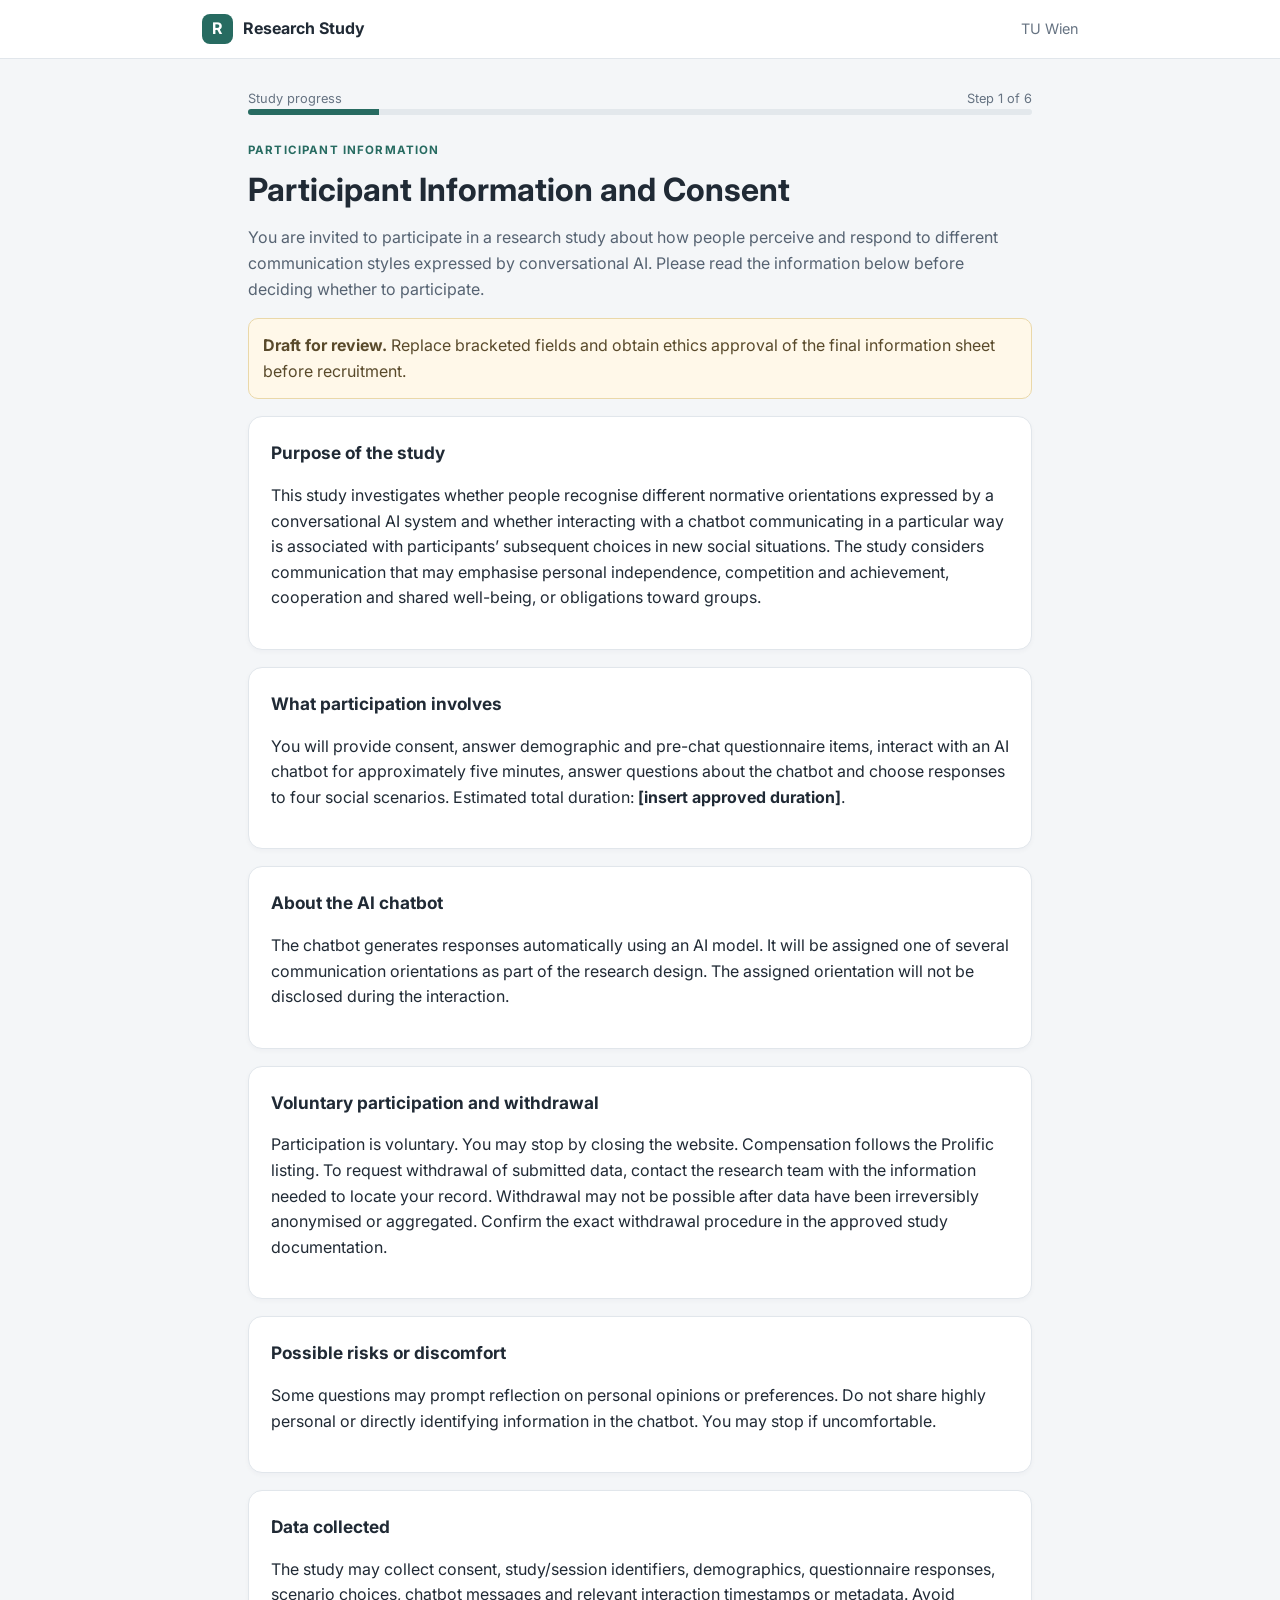
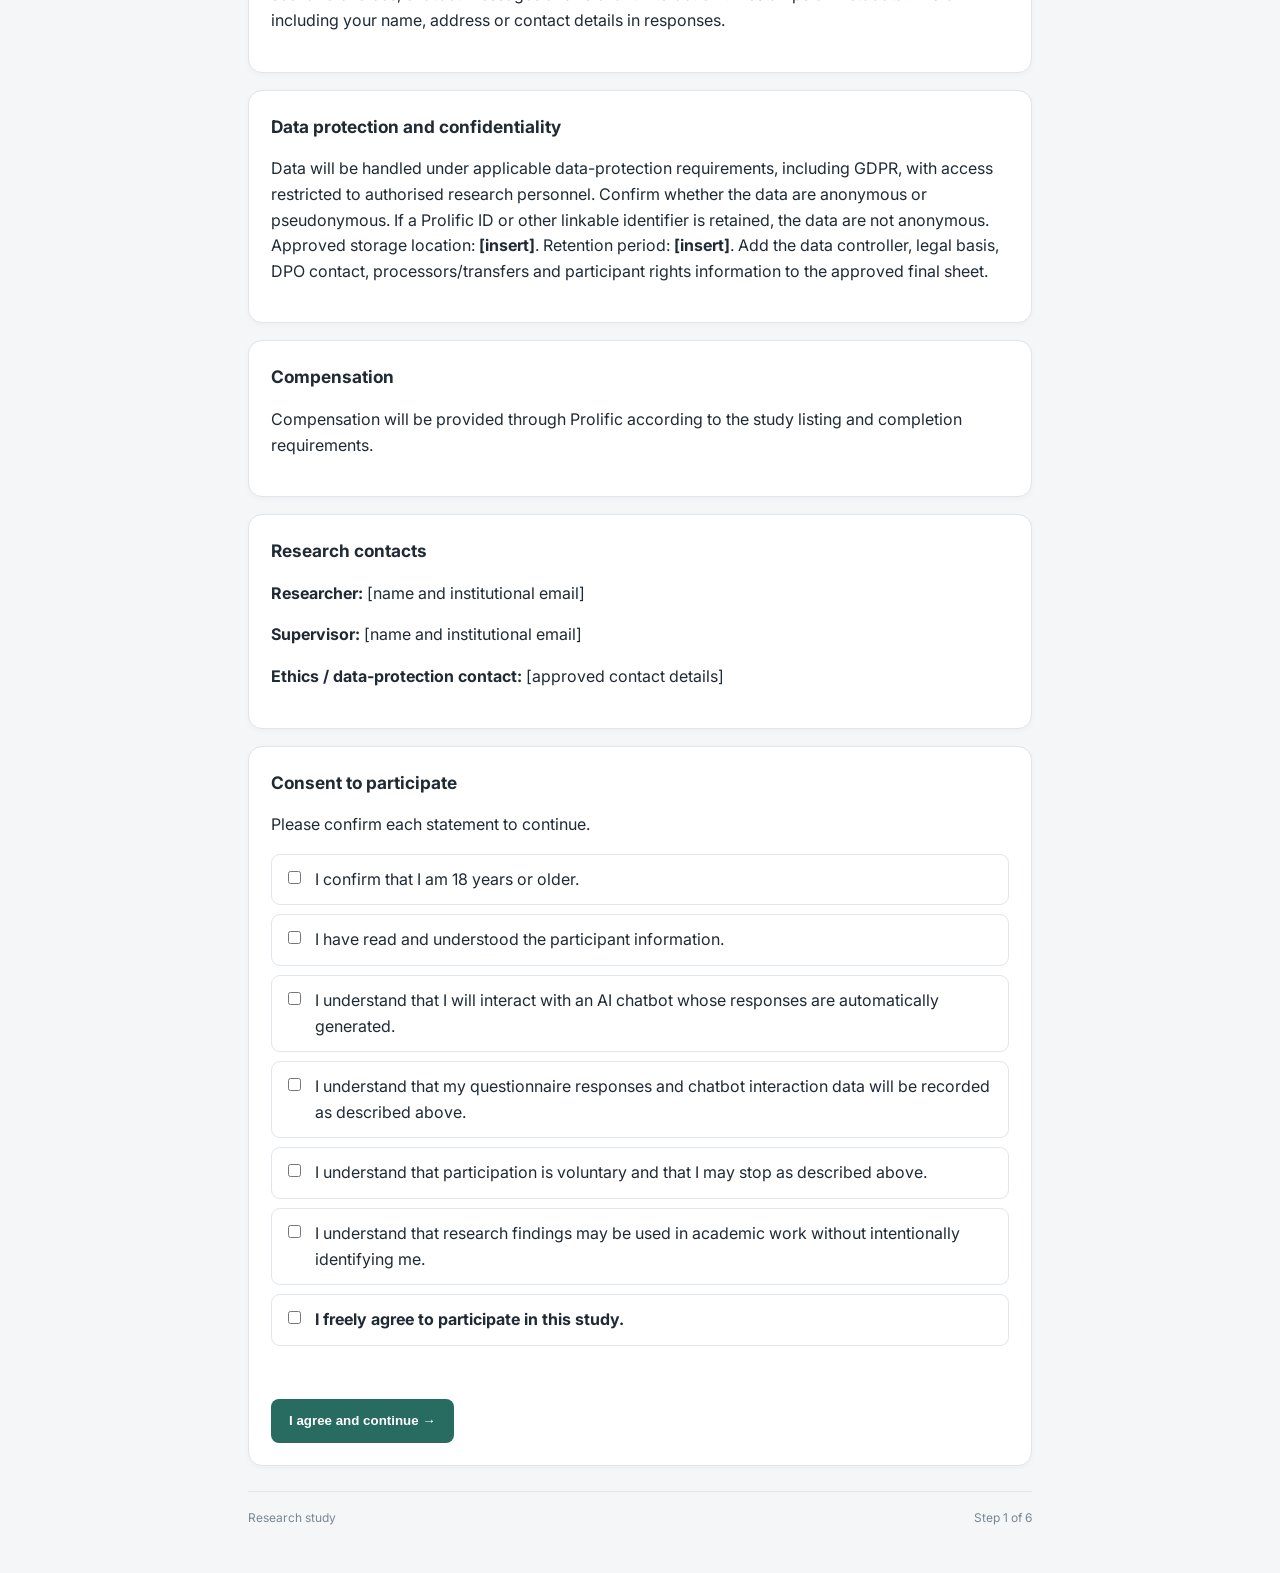
==== index.html @ 46da7878 "Add files via upload" ====
<!doctype html><html lang="en"><head><meta charset="utf-8"><meta name="viewport" content="width=device-width,initial-scale=1"><title>Research Study</title><link rel="stylesheet" href="assets/styles.css"><script defer src="assets/config.js"></script><script defer src="assets/app.js"></script></head><body data-page="consent"><header class="site-header"><div class="header-inner"><div class="brand"><span class="brand-mark">R</span>Research Study</div><span class="institution">TU Wien</span></div></header><main class="survey-shell"><div class="progress-wrap"><div class="progress-label"><span>Study progress</span><span>Step 1 of 6</span></div><div class="progress-track"><span style="width:16.67%"></span></div></div><section class="page-heading"><p class="eyebrow">PARTICIPANT INFORMATION</p><h1>Participant Information and Consent</h1><p class="intro">You are invited to participate in a research study about how people perceive and respond to different communication styles expressed by conversational AI. Please read the information below before deciding whether to participate.</p></section><div class="notice"><b>Draft for review.</b> Replace bracketed fields and obtain ethics approval of the final information sheet before recruitment.</div><section class="content-section"><h2>Purpose of the study</h2><p>This study investigates whether people recognise different normative orientations expressed by a conversational AI system and whether interacting with a chatbot communicating in a particular way is associated with participants’ subsequent choices in new social situations. The study considers communication that may emphasise personal independence, competition and achievement, cooperation and shared well-being, or obligations toward groups.</p></section><section class="content-section"><h2>What participation involves</h2><p>You will provide consent, answer demographic and pre-chat questionnaire items, interact with an AI chatbot for approximately five minutes, answer questions about the chatbot and choose responses to four social scenarios. Estimated total duration: <b>[insert approved duration]</b>.</p></section><section class="content-section"><h2>About the AI chatbot</h2><p>The chatbot generates responses automatically using an AI model. It will be assigned one of several communication orientations as part of the research design. The assigned orientation will not be disclosed during the interaction.</p></section><section class="content-section"><h2>Voluntary participation and withdrawal</h2><p>Participation is voluntary. You may stop by closing the website. Compensation follows the Prolific listing. To request withdrawal of submitted data, contact the research team with the information needed to locate your record. Withdrawal may not be possible after data have been irreversibly anonymised or aggregated. Confirm the exact withdrawal procedure in the approved study documentation.</p></section><section class="content-section"><h2>Possible risks or discomfort</h2><p>Some questions may prompt reflection on personal opinions or preferences. Do not share highly personal or directly identifying information in the chatbot. You may stop if uncomfortable.</p></section><section class="content-section"><h2>Data collected</h2><p>The study may collect consent, study/session identifiers, demographics, questionnaire responses, scenario choices, chatbot messages and relevant interaction timestamps or metadata. Avoid including your name, address or contact details in responses.</p></section><section class="content-section"><h2>Data protection and confidentiality</h2><p>Data will be handled under applicable data-protection requirements, including GDPR, with access restricted to authorised research personnel. Confirm whether the data are anonymous or pseudonymous. If a Prolific ID or other linkable identifier is retained, the data are not anonymous. Approved storage location: <b>[insert]</b>. Retention period: <b>[insert]</b>. Add the data controller, legal basis, DPO contact, processors/transfers and participant rights information to the approved final sheet.</p></section><section class="content-section"><h2>Compensation</h2><p>Compensation will be provided through Prolific according to the study listing and completion requirements.</p></section><section class="content-section"><h2>Research contacts</h2><p><b>Researcher:</b> [name and institutional email]</p><p><b>Supervisor:</b> [name and institutional email]</p><p><b>Ethics / data-protection contact:</b> [approved contact details]</p></section><section class="content-section"><h2>Consent to participate</h2><p>Please confirm each statement to continue.</p><form id="consent-form"><label class="check-row"><input type="checkbox" name="adult" required>I confirm that I am 18 years or older.</label><label class="check-row"><input type="checkbox" name="information" required>I have read and understood the participant information.</label><label class="check-row"><input type="checkbox" name="ai" required>I understand that I will interact with an AI chatbot whose responses are automatically generated.</label><label class="check-row"><input type="checkbox" name="data" required>I understand that my questionnaire responses and chatbot interaction data will be recorded as described above.</label><label class="check-row"><input type="checkbox" name="voluntary" required>I understand that participation is voluntary and that I may stop as described above.</label><label class="check-row"><input type="checkbox" name="publication" required>I understand that research findings may be used in academic work without intentionally identifying me.</label><label class="check-row"><input type="checkbox" name="agree" required><b>I freely agree to participate in this study.</b></label><p id="consent-error" class="form-error"></p><button class="button button-primary">I agree and continue →</button></form></section><footer class="page-footer"><span>Research study</span><span>Step 1 of 6</span></footer></main></body></html>
---- assets/styles.css ----
@import url('https://fonts.googleapis.com/css2?family=Inter:wght@400;500;600;700&display=swap');
:root{--ink:#202a35;--muted:#667382;--line:#e1e6eb;--page:#f4f6f8;--accent:#276b61;--soft:#edf5f3;--danger:#a43131}
*{box-sizing:border-box}body{margin:0;background:var(--page);color:var(--ink);font:16px/1.6 Inter,Arial,sans-serif}
.site-header{background:#fff;border-bottom:1px solid var(--line)}.header-inner{max-width:920px;margin:auto;padding:14px 22px;display:flex;justify-content:space-between;align-items:center}.brand{font-weight:700;display:flex;gap:10px;align-items:center}.brand-mark{background:var(--accent);color:white;border-radius:8px;padding:2px 10px}.institution{color:var(--muted);font-size:.9rem}
.survey-shell{max-width:820px;margin:30px auto;padding:0 18px}.progress-wrap{margin-bottom:26px}.progress-label{display:flex;justify-content:space-between;color:var(--muted);font-size:.8rem}.progress-track{height:6px;background:#e3e8ec;border-radius:9px;overflow:hidden}.progress-track span{display:block;height:100%;background:var(--accent)}
.eyebrow{color:var(--accent);font-size:.72rem;font-weight:700;letter-spacing:.1em}.page-heading h1{font-size:2rem;line-height:1.2;margin:5px 0 10px}.intro{color:#566372}.content-section,.item-card,.scenario-card{background:#fff;border:1px solid var(--line);border-radius:14px;padding:22px;margin:17px 0;box-shadow:0 2px 5px #19283708}.content-section h2{font-size:1.08rem;margin:0 0 10px}.notice{background:#fff8e9;border:1px solid #ead8a9;border-radius:10px;padding:14px;margin:16px 0;color:#594a2b}
.form-grid{display:grid;grid-template-columns:1fr;gap:18px}.field{display:flex;flex-direction:column;gap:7px}.field label{font-weight:600;font-size:.94rem}.field input,.field select{width:100%;min-height:46px;padding:10px 13px;border:1px solid #cfd7de;border-radius:8px;font:inherit;background:#fff}
.check-row,.scenario-option{display:flex;gap:11px;align-items:flex-start;border:1px solid var(--line);border-radius:9px;padding:12px;margin:9px 0;cursor:pointer}.check-row input,.scenario-option input{margin-top:4px;accent-color:var(--accent)}
.item-card{padding:23px 26px}.item-text{font-size:1.1rem;font-weight:650;line-height:1.45;margin:0 0 22px}.scale-labels{display:flex;justify-content:space-between;gap:10px;color:#596777;font-size:.83rem;margin-bottom:12px}.likert{display:grid;grid-template-columns:repeat(9,minmax(0,1fr));gap:5px}.likert label{display:flex;align-items:center;justify-content:center;gap:7px;cursor:pointer}.likert input{appearance:none;width:18px;height:18px;border:1.6px solid #858d95;border-radius:50%;margin:0;position:relative;background:#fff}.likert input:checked{border:2px solid var(--accent)}.likert input:checked:after{content:"";position:absolute;inset:4px;background:var(--accent);border-radius:50%}.likert label:has(input:checked){color:var(--accent);font-weight:700}
.button{display:inline-flex;align-items:center;justify-content:center;padding:12px 18px;border-radius:8px;min-height:44px;text-decoration:none;font-weight:600;border:0;cursor:pointer}.button-primary{background:var(--accent);color:white}.button-secondary{background:#fff;color:var(--ink);border:1px solid var(--line)}.form-actions{display:flex;justify-content:space-between;gap:12px;margin:22px 0}.form-error{color:var(--danger);min-height:1.3em}.page-footer{display:flex;justify-content:space-between;color:#7a8793;font-size:.75rem;border-top:1px solid var(--line);padding:16px 0;margin-top:25px}.scenario-number{font-size:.72rem;color:var(--accent);font-weight:700}.scenario-card h2{margin:5px 0}.completion-code{font-family:monospace;font-weight:700}
@media(max-width:620px){.survey-shell{padding:0 12px}.content-section{padding:17px}.item-card{padding:18px 13px}.item-text{font-size:1rem}.scale-labels{font-size:.69rem}.likert{gap:1px}.likert label{flex-direction:column;gap:3px;font-size:.76rem}.likert input{width:15px;height:15px}.form-actions{flex-direction:column-reverse}.form-actions .button{width:100%}.page-heading h1{font-size:1.65rem}}
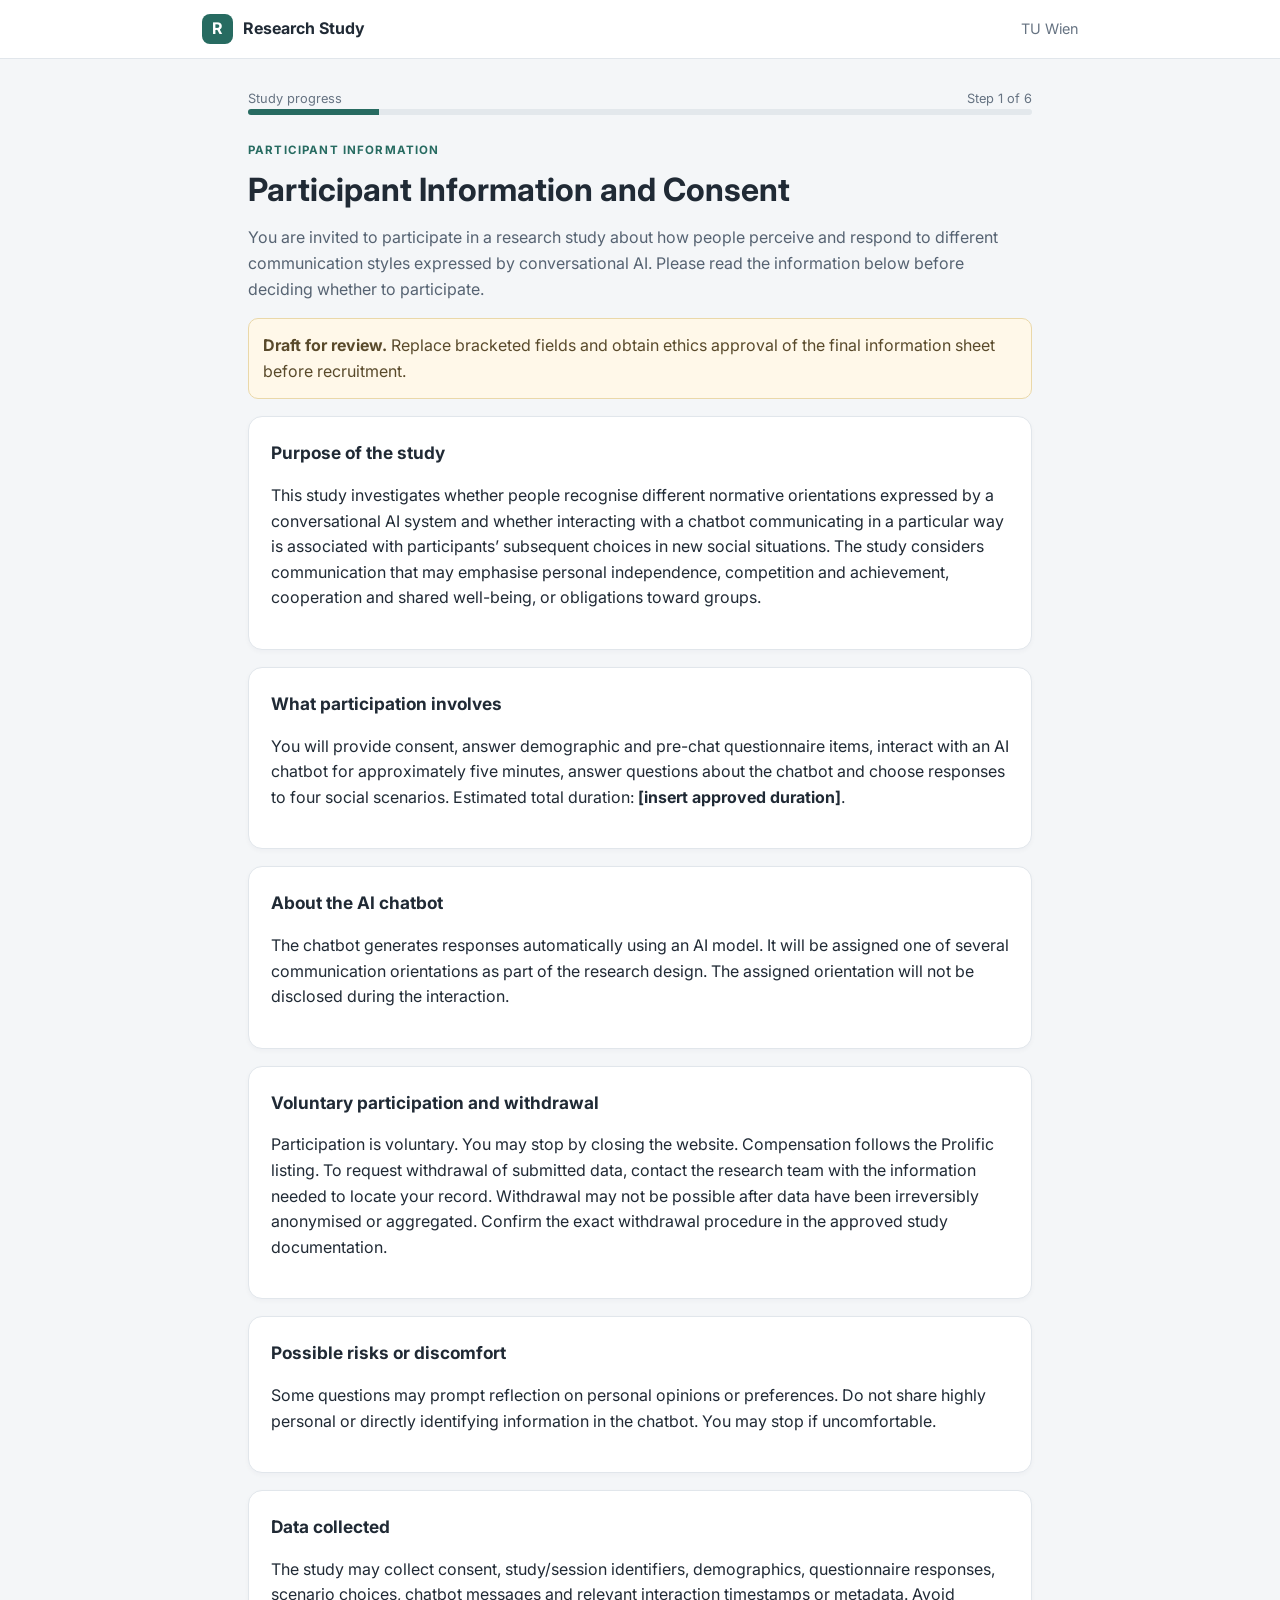
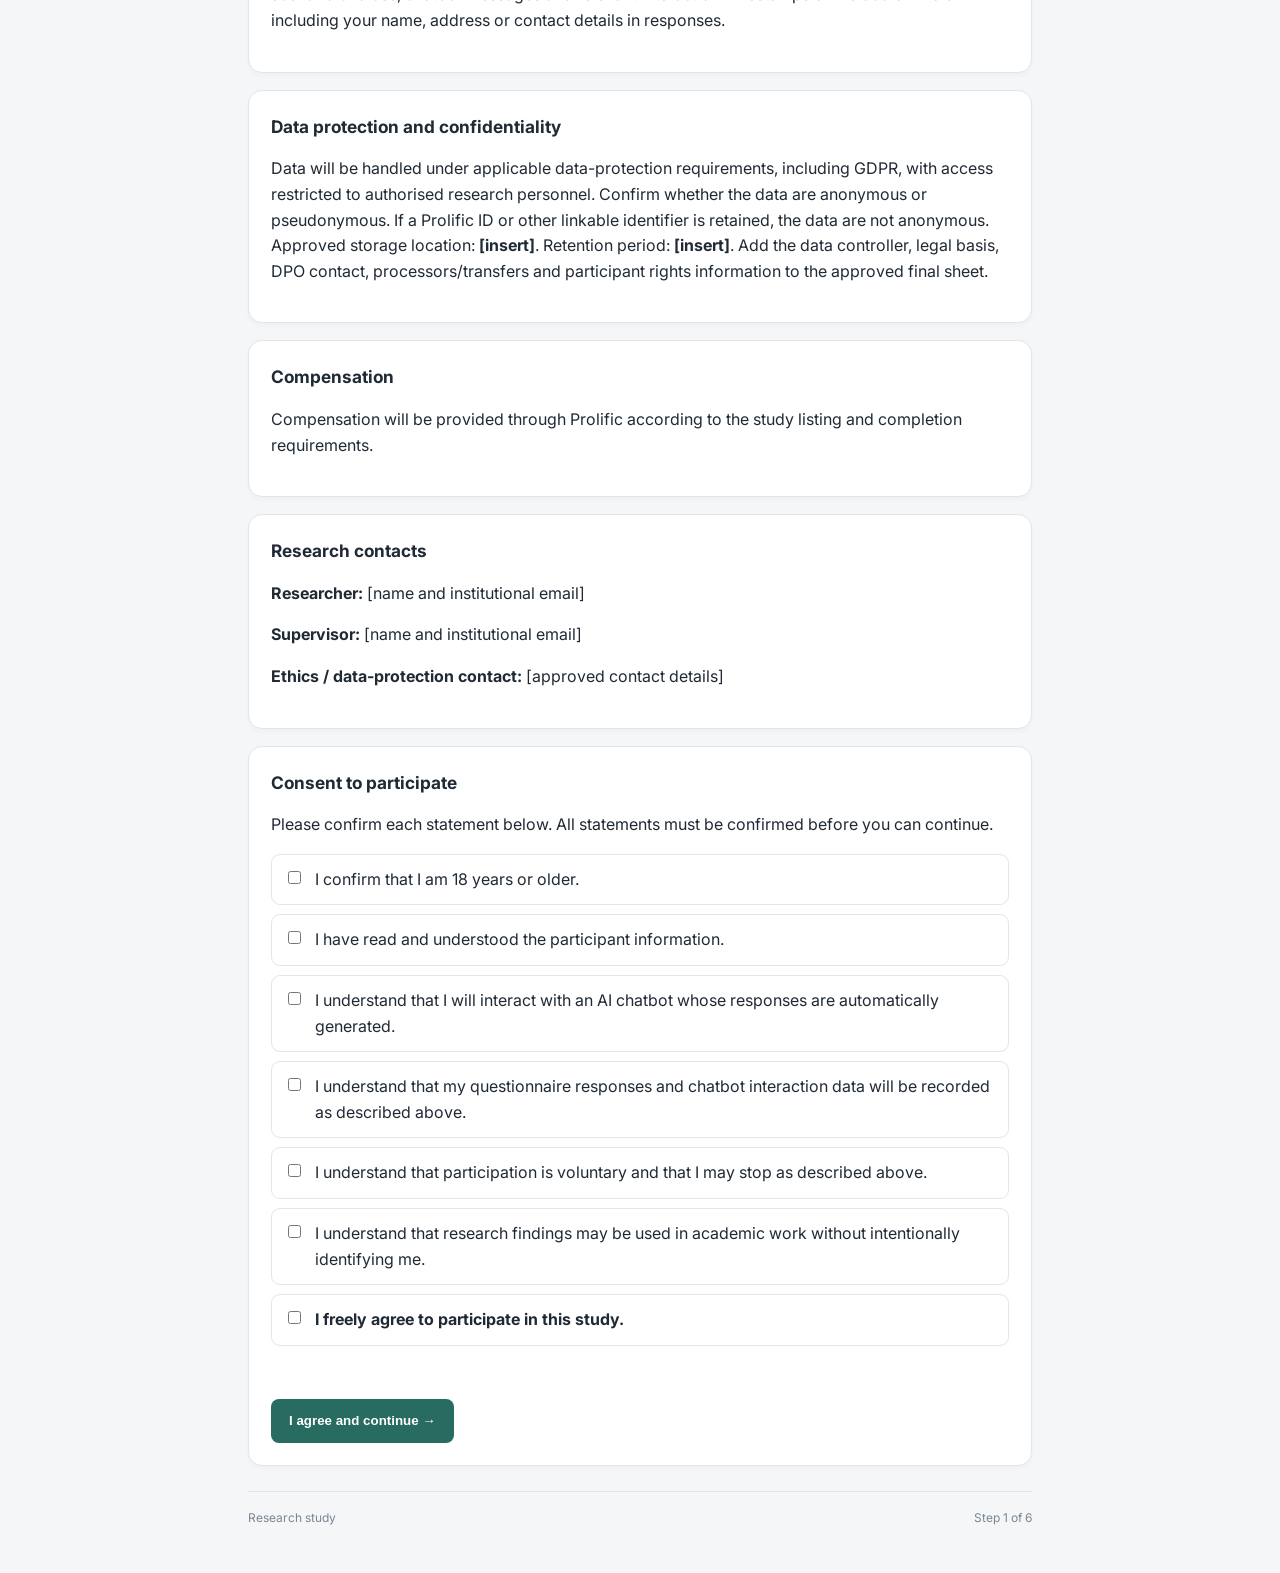
==== commit 09b7fd83: "Fix HTML encoding issues in index.html" ====
--- a/index.html
+++ b/index.html
@@ -1 +1,217 @@
-<!doctype html><html lang="en"><head><meta charset="utf-8"><meta name="viewport" content="width=device-width,initial-scale=1"><title>Research Study</title><link rel="stylesheet" href="assets/styles.css"><script defer src="assets/config.js"></script><script defer src="assets/app.js"></script></head><body data-page="consent"><header class="site-header"><div class="header-inner"><div class="brand"><span class="brand-mark">R</span>Research Study</div><span class="institution">TU Wien</span></div></header><main class="survey-shell"><div class="progress-wrap"><div class="progress-label"><span>Study progress</span><span>Step 1 of 6</span></div><div class="progress-track"><span style="width:16.67%"></span></div></div><section class="page-heading"><p class="eyebrow">PARTICIPANT INFORMATION</p><h1>Participant Information and Consent</h1><p class="intro">You are invited to participate in a research study about how people perceive and respond to different communication styles expressed by conversational AI. Please read the information below before deciding whether to participate.</p></section><div class="notice"><b>Draft for review.</b> Replace bracketed fields and obtain ethics approval of the final information sheet before recruitment.</div><section class="content-section"><h2>Purpose of the study</h2><p>This study investigates whether people recognise different normative orientations expressed by a conversational AI system and whether interacting with a chatbot communicating in a particular way is associated with participants’ subsequent choices in new social situations. The study considers communication that may emphasise personal independence, competition and achievement, cooperation and shared well-being, or obligations toward groups.</p></section><section class="content-section"><h2>What participation involves</h2><p>You will provide consent, answer demographic and pre-chat questionnaire items, interact with an AI chatbot for approximately five minutes, answer questions about the chatbot and choose responses to four social scenarios. Estimated total duration: <b>[insert approved duration]</b>.</p></section><section class="content-section"><h2>About the AI chatbot</h2><p>The chatbot generates responses automatically using an AI model. It will be assigned one of several communication orientations as part of the research design. The assigned orientation will not be disclosed during the interaction.</p></section><section class="content-section"><h2>Voluntary participation and withdrawal</h2><p>Participation is voluntary. You may stop by closing the website. Compensation follows the Prolific listing. To request withdrawal of submitted data, contact the research team with the information needed to locate your record. Withdrawal may not be possible after data have been irreversibly anonymised or aggregated. Confirm the exact withdrawal procedure in the approved study documentation.</p></section><section class="content-section"><h2>Possible risks or discomfort</h2><p>Some questions may prompt reflection on personal opinions or preferences. Do not share highly personal or directly identifying information in the chatbot. You may stop if uncomfortable.</p></section><section class="content-section"><h2>Data collected</h2><p>The study may collect consent, study/session identifiers, demographics, questionnaire responses, scenario choices, chatbot messages and relevant interaction timestamps or metadata. Avoid including your name, address or contact details in responses.</p></section><section class="content-section"><h2>Data protection and confidentiality</h2><p>Data will be handled under applicable data-protection requirements, including GDPR, with access restricted to authorised research personnel. Confirm whether the data are anonymous or pseudonymous. If a Prolific ID or other linkable identifier is retained, the data are not anonymous. Approved storage location: <b>[insert]</b>. Retention period: <b>[insert]</b>. Add the data controller, legal basis, DPO contact, processors/transfers and participant rights information to the approved final sheet.</p></section><section class="content-section"><h2>Compensation</h2><p>Compensation will be provided through Prolific according to the study listing and completion requirements.</p></section><section class="content-section"><h2>Research contacts</h2><p><b>Researcher:</b> [name and institutional email]</p><p><b>Supervisor:</b> [name and institutional email]</p><p><b>Ethics / data-protection contact:</b> [approved contact details]</p></section><section class="content-section"><h2>Consent to participate</h2><p>Please confirm each statement to continue.</p><form id="consent-form"><label class="check-row"><input type="checkbox" name="adult" required>I confirm that I am 18 years or older.</label><label class="check-row"><input type="checkbox" name="information" required>I have read and understood the participant information.</label><label class="check-row"><input type="checkbox" name="ai" required>I understand that I will interact with an AI chatbot whose responses are automatically generated.</label><label class="check-row"><input type="checkbox" name="data" required>I understand that my questionnaire responses and chatbot interaction data will be recorded as described above.</label><label class="check-row"><input type="checkbox" name="voluntary" required>I understand that participation is voluntary and that I may stop as described above.</label><label class="check-row"><input type="checkbox" name="publication" required>I understand that research findings may be used in academic work without intentionally identifying me.</label><label class="check-row"><input type="checkbox" name="agree" required><b>I freely agree to participate in this study.</b></label><p id="consent-error" class="form-error"></p><button class="button button-primary">I agree and continue →</button></form></section><footer class="page-footer"><span>Research study</span><span>Step 1 of 6</span></footer></main></body></html>+
+<!doctype html>
+<html lang="en">
+<head>
+  <meta charset="utf-8">
+  <meta name="viewport" content="width=device-width,initial-scale=1">
+  <title>Research Study</title>
+
+  <link rel="stylesheet" href="assets/styles.css">
+  <script defer src="assets/config.js"></script>
+  <script defer src="assets/app.js"></script>
+</head>
+
+<body data-page="consent">
+
+<header class="site-header">
+  <div class="header-inner">
+    <div class="brand">
+      <span class="brand-mark">R</span>
+      Research Study
+    </div>
+    <span class="institution">TU Wien</span>
+  </div>
+</header>
+
+<main class="survey-shell">
+
+  <div class="progress-wrap">
+    <div class="progress-label">
+      <span>Study progress</span>
+      <span>Step 1 of 6</span>
+    </div>
+    <div class="progress-track">
+      <span style="width:16.67%"></span>
+    </div>
+  </div>
+
+  <section class="page-heading">
+    <p class="eyebrow">PARTICIPANT INFORMATION</p>
+    <h1>Participant Information and Consent</h1>
+    <p class="intro">
+      You are invited to participate in a research study about how people
+      perceive and respond to different communication styles expressed by
+      conversational AI. Please read the information below before deciding
+      whether to participate.
+    </p>
+  </section>
+
+  <div class="notice">
+    <b>Draft for review.</b>
+    Replace bracketed fields and obtain ethics approval of the final
+    information sheet before recruitment.
+  </div>
+
+  <section class="content-section">
+    <h2>Purpose of the study</h2>
+    <p>
+      This study investigates whether people recognise different normative
+      orientations expressed by a conversational AI system and whether
+      interacting with a chatbot communicating in a particular way is
+      associated with participants’ subsequent choices in new social
+      situations. The study considers communication that may emphasise
+      personal independence, competition and achievement, cooperation and
+      shared well-being, or obligations toward groups.
+    </p>
+  </section>
+
+  <section class="content-section">
+    <h2>What participation involves</h2>
+    <p>
+      You will provide consent, answer demographic and pre-chat questionnaire
+      items, interact with an AI chatbot for approximately five minutes,
+      answer questions about the chatbot and choose responses to four social
+      scenarios. Estimated total duration:
+      <b>[insert approved duration]</b>.
+    </p>
+  </section>
+
+  <section class="content-section">
+    <h2>About the AI chatbot</h2>
+    <p>
+      The chatbot generates responses automatically using an AI model.
+      It will be assigned one of several communication orientations as part
+      of the research design. The assigned orientation will not be disclosed
+      during the interaction.
+    </p>
+  </section>
+
+  <section class="content-section">
+    <h2>Voluntary participation and withdrawal</h2>
+    <p>
+      Participation is voluntary. You may stop by closing the website.
+      Compensation follows the Prolific listing. To request withdrawal of
+      submitted data, contact the research team with the information needed
+      to locate your record. Withdrawal may not be possible after data have
+      been irreversibly anonymised or aggregated. Confirm the exact
+      withdrawal procedure in the approved study documentation.
+    </p>
+  </section>
+
+  <section class="content-section">
+    <h2>Possible risks or discomfort</h2>
+    <p>
+      Some questions may prompt reflection on personal opinions or
+      preferences. Do not share highly personal or directly identifying
+      information in the chatbot. You may stop if uncomfortable.
+    </p>
+  </section>
+
+  <section class="content-section">
+    <h2>Data collected</h2>
+    <p>
+      The study may collect consent, study/session identifiers, demographics,
+      questionnaire responses, scenario choices, chatbot messages and
+      relevant interaction timestamps or metadata. Avoid including your
+      name, address or contact details in responses.
+    </p>
+  </section>
+
+  <section class="content-section">
+    <h2>Data protection and confidentiality</h2>
+    <p>
+      Data will be handled under applicable data-protection requirements,
+      including GDPR, with access restricted to authorised research
+      personnel. Confirm whether the data are anonymous or pseudonymous.
+      If a Prolific ID or other linkable identifier is retained, the data
+      are not anonymous. Approved storage location: <b>[insert]</b>.
+      Retention period: <b>[insert]</b>. Add the data controller, legal
+      basis, DPO contact, processors/transfers and participant rights
+      information to the approved final sheet.
+    </p>
+  </section>
+
+  <section class="content-section">
+    <h2>Compensation</h2>
+    <p>
+      Compensation will be provided through Prolific according to the study
+      listing and completion requirements.
+    </p>
+  </section>
+
+  <section class="content-section">
+    <h2>Research contacts</h2>
+    <p><b>Researcher:</b> [name and institutional email]</p>
+    <p><b>Supervisor:</b> [name and institutional email]</p>
+    <p><b>Ethics / data-protection contact:</b> [approved contact details]</p>
+  </section>
+
+  <section class="content-section">
+    <h2>Consent to participate</h2>
+    <p>
+      Please confirm each statement below. All statements must be confirmed
+      before you can continue.
+    </p>
+
+    <form id="consent-form">
+
+      <label class="check-row">
+        <input type="checkbox" name="adult" value="yes" required>
+        I confirm that I am 18 years or older.
+      </label>
+
+      <label class="check-row">
+        <input type="checkbox" name="information" value="yes" required>
+        I have read and understood the participant information.
+      </label>
+
+      <label class="check-row">
+        <input type="checkbox" name="ai" value="yes" required>
+        I understand that I will interact with an AI chatbot whose responses
+        are automatically generated.
+      </label>
+
+      <label class="check-row">
+        <input type="checkbox" name="data" value="yes" required>
+        I understand that my questionnaire responses and chatbot interaction
+        data will be recorded as described above.
+      </label>
+
+      <label class="check-row">
+        <input type="checkbox" name="voluntary" value="yes" required>
+        I understand that participation is voluntary and that I may stop
+        as described above.
+      </label>
+
+      <label class="check-row">
+        <input type="checkbox" name="publication" value="yes" required>
+        I understand that research findings may be used in academic work
+        without intentionally identifying me.
+      </label>
+
+      <label class="check-row">
+        <input type="checkbox" name="agree" value="yes" required>
+        <b>I freely agree to participate in this study.</b>
+      </label>
+
+      <p id="consent-error" class="form-error" role="alert"></p>
+
+      <button
+        class="button button-primary"
+        type="submit"
+      >
+        I agree and continue →
+      </button>
+
+    </form>
+  </section>
+
+  <footer class="page-footer">
+    <span>Research study</span>
+    <span>Step 1 of 6</span>
+  </footer>
+
+</main>
+
+</body>
+</html>
